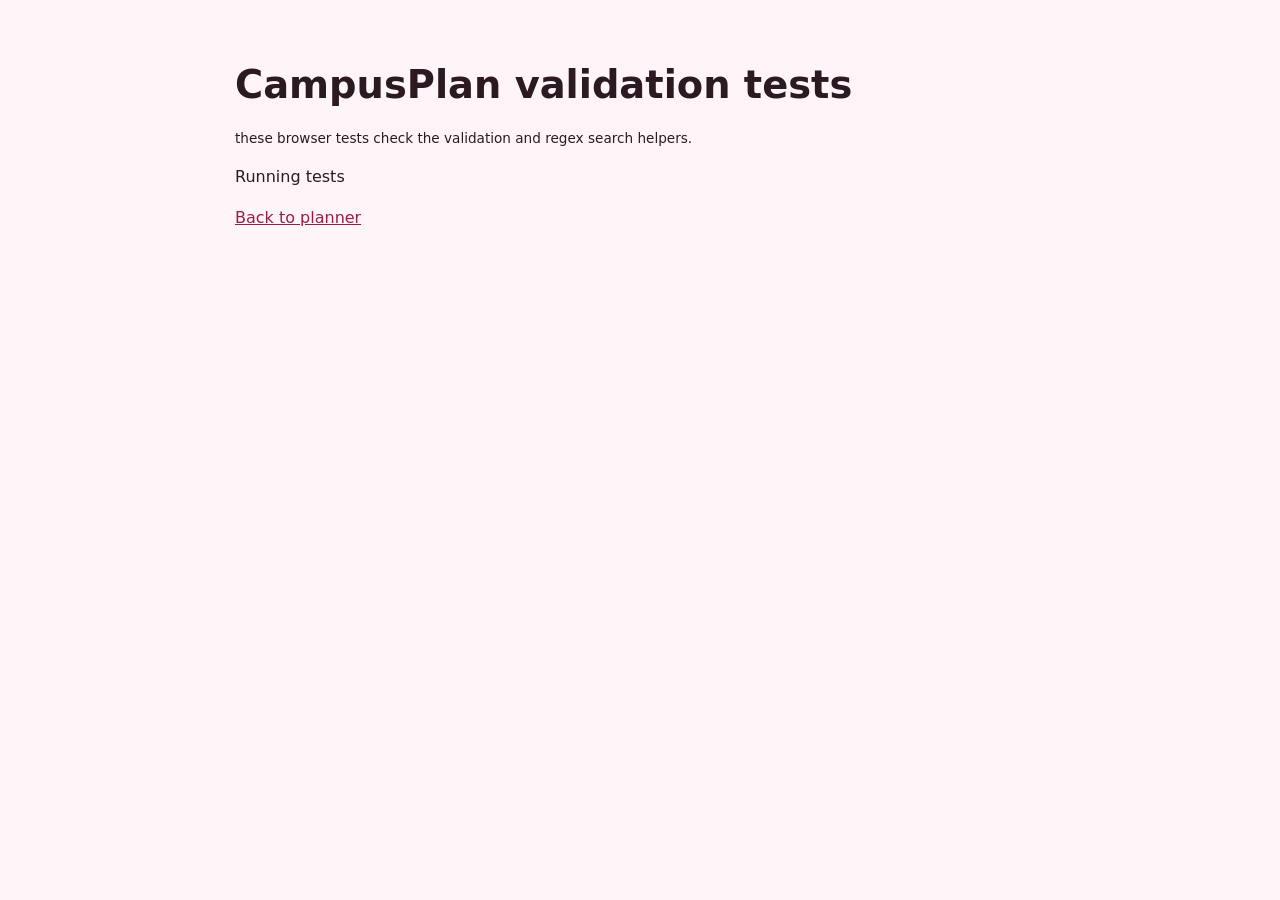
==== tests.html @ 48ef672f "Added the form validations and regex tests" ====
<!DOCTYPE html>
<html lang="en">
<head>
    <meta charset="UTF-8">
    <meta name="viewport" content="width=device-width, initial-scale=1.0">
    <title>CampusPlan Tests</title>
    <link rel="stylesheet" href="/styles/styles.css">
    <script type="module" src="/scripts/tests.js"></script>
</head>
<body>
    <a href="#main" class="skip-link">Skip to content</a>
    <main id="main" class="test-page">
        <h1>CampusPlan validation tests</h1>
        <p class="muted">these browser tests check the validation and regex search helpers.</p>
        <p id="test-summary" role="status" aria-live="polite">Running tests</p>
        <div id="test-results"></div>
        <p><a href="index.html">Back to planner</a></p>
    </main>
</body>
</html>
---- styles/styles.css ----
:root{
    --ink: #2b1a21;
    --muted: #2b1a21;
    --pink: #c2255c;
    --pink-dark: #9c1b49;
    --soft: #ffe8f0;
    --line: #f3d3df;
    --page: #fff5f8;
    --danger: #a4232f;
    font-family: Impact, system-ui, sans-serif;
}

*{ 
    box-sizing: border-box;
}
body{
    margin: 0;
    background: var(--page);
    color: var(--ink);
    line-height: 1.55;
}
h1{
    font-size: 2.4rem;
    margin: 0 0 10px;
}
h2{
    font-size: 1.7rem;
    margin: 0;
}
h3{
    font-size: 1.05rem;
    margin: 0 0 8px;
}
a{
    color: var(--pink-dark);
}
button, input, textarea, select{
    font: inherit;
}

:focus-visible{
    outline: 3px solid var(--pink-dark); outline-offset: 2px;
}
.skip-link {
    position: absolute;
    left: -999px;
}
.site.header{
    position: sticky;
    top: 0;
    z-index: 5;
    padding: 10px;
    background: #ffff;
}
.header-inner, .site-footer, .container{
    max-width: 1100px;
    margin: auto;
    padding: 14px 20px;
}
.header-inner, .site-footer{
    display: flex;
    flex-wrap: wrap;
    justify-content: space-between;
    align-items: center;
    gap: 16px;
}

.site-footer{
    border-top: 1px solid var(--line);
    columns: var(--muted);
    font-size: .85rem;
}
.brand{
    font-size: 1.2rem;
    font-weight: 800;
    text-decoration: none;
    color: var(--ink);
}
.brand span{
    color: var(--pink);
}

nav {
    display: flex;
    flex-wrap: wrap;
    gap: 16px;
}
nav a{
    font-size: .9rem;
    font-weight: 600;
    text-decoration: none;
    color: var(--muted);
}
.section{
    padding: 30px 0;
}
.hero{
    padding: 50px 0 20px;
}
.section-heading{
    display: flex;
    flex-wrap: wrap;
    justify-content: space-evenly;
    align-items: center;
    gap: 16px;
    margin-bottom: 16px;
}

.stats-grid{
    display: flex;
    flex-wrap: wrap;
    gap: 14px;
}

.start-card {
    flex: 1 1 200px;
}
.start-card, .chart-card, .panel, .record-card, .empty-state, .about-card, .test-result{
    padding: 18px;
    background: #ffff;
    border: 1px solid var(--line);
    border-radius: 14px;
}
.start-card p{
    margin: 0 0 4px;
    color: var(--muted);
    font-size: .88rem;
}
.chart-card{
    margin-top: 14px;
}

.trend-chart{
    display: flex;
    align-items: flex-end;
    gap: 12px;
}
.chart-day{
    flex: 1;
    display: flex;
    flex-direction: column;
    align-items: center;
    gap: 6px;
}
.chart-bar{
    width: 100%;
    max-width: 30px;
    border-radius: 6px 6px 0 0;
    background: var(--pink);
    transition: height .3s ease;
}
.chart-day span{
    color: var(--muted);
    font-size: .75rem;
}
.planner-layout, .setting-grid{
    display: flex;
    flex-wrap: wrap;
    grid-area: 20px;
    align-items: flex-start;
}
.form-panel{
    flex: 1 1 300px;
}
.records-area {
    flex: 2 1 400px;
}
.settings-grid .panel{
    flex: 1 1 300px;
}
.records-list{
    display: flex;
    flex-direction: column;
    gap: 12px;
    margin-top: 12px;
}
.record-card{
    animation: fade-in .3s ease;
}

.field{
    display: flex;
    flex-direction: column;
    gap: 6px;
    margin-bottom: 14px;
}
label{
    font-size: .85rem;
    font-weight: 700;
}
input, textarea, select{
    width: 100%;
    padding: 10px;
    border: 1px solid var(--line);
    border-radius: 8px;
    background: #fff;
    color: var(--ink);
}
input:focus, textarea:focus, select:focus{
    border-color: var(--pink);

}
textarea{
    resize: vertical;
}
.field-row, .form-actions, .data-actions, .toolbar, .sort-row, .record-top, .record-actions, .record-meta, .contact-links {
    display: flex;
    flex-wrap: wrap;
    align-items: center;
}
.field-row, .form-actions, .data-actions, .toolbar, .sort-row, .record-top, .record-actions, .record-meta, .contact-links { 
    display: flex;
     flex-wrap: wrap; 
     align-items: center; 
     gap: 10px;
}
.field-row > .field, .toolbar > .field { 
    flex: 1 1 160px; 
}
.check-label, .sort-row label { 
    font-weight: 400; 
}
.check-label input { 
    width: auto; 
}
.button, .small-button { 
    padding: 11px 16px; 
    border: 1px solid var(--line); 
    border-radius: 8px; 
    background: #fff; 
    color: var(--ink); 
    font-weight: 700; 
    text-decoration: none; 
    cursor: pointer; 
    transition: background .2s ease, transform .2s ease; 
}
.button:hover, .small-button:hover { 
    background: var(--soft); 
    transform: translateY(-2px); 
}
.primary { 
    background: var(--pink); 
    border-color: var(--pink); 
    color: #fff; 
}
.primary:hover { 
    background: var(--pink-dark); 
}
.small-button { 
    padding: 6px 10px; 
    font-size: .8rem; 
}
.delete { 
    color: var(--danger); 
}
.text-button { 
    padding: 12px 0 0; 
    border: 0; 
    background: none; 
    color: var(--danger); 
    text-decoration: underline; 
    cursor: pointer; 
}
.record-top { 
    justify-content: space-between; 
    align-items: flex-start; 
}
.record-meta, .record-notes, .muted, .message { 
    color: var(--muted); 
    font-size: .85rem; 
}
.record-notes { 
    margin: 8px 0 0; 
    white-space: pre-wrap; 
}
.tag, .count-pill { 
    display: inline-block; 
    padding: 4px 10px; 
    border-radius: 99px; 
    background: var(--soft); 
    color: var(--pink-dark); 
    font-size: .78rem; 
    font-weight: 700;
}
.empty-state { 
    text-align: center; 
    border-style: dashed; 
}
.about-card { 
    background: var(--soft); 
}
.error, .field-error { 
    color: var(--danger); 
}
.field-error { 
    font-size: .78rem; 
}
.hidden { 
    display: none;
}
.visually-hidden { 
    position: absolute; 
    width: 1px; 
    height: 1px; 
    overflow: hidden; 
    clip: rect(0, 0, 0, 0); 
}
mark { 
    background: #ffd0e0; 
    color: var(--pink-dark); 
}
.test-page { 
    max-width: 850px; 
    margin: 35px auto; 
    padding: 20px; 
}
.test-result { 
    margin: 8px 0; 
}
.pass { 
    border-left: 5px solid var(--pink); 
}
.fail { 
    border-left: 5px solid var(--danger); 
}

@media (max-width: 1024px) {
    .hero { padding-top: 35px; }
    .records-area, .form-panel { flex-basis: 100%; }
  }
  @media (max-width: 768px) {
    h1 { font-size: 2rem; }
    .header-inner, .site-footer, .toolbar { flex-direction: column; align-items: flex-start; }
    .stat-card { flex-basis: 100%; }
  }
  @media (max-width: 360px) {
    .container, .header-inner, .site-footer { padding-inline: 12px; }
    .field-row > .field, .toolbar > .field { flex-basis: 100%; }
    .button, .small-button { width: 100%; }
  }
  @media (prefers-reduced-motion: reduce) {
    * { animation: none !important; transition: none !important; }
  }
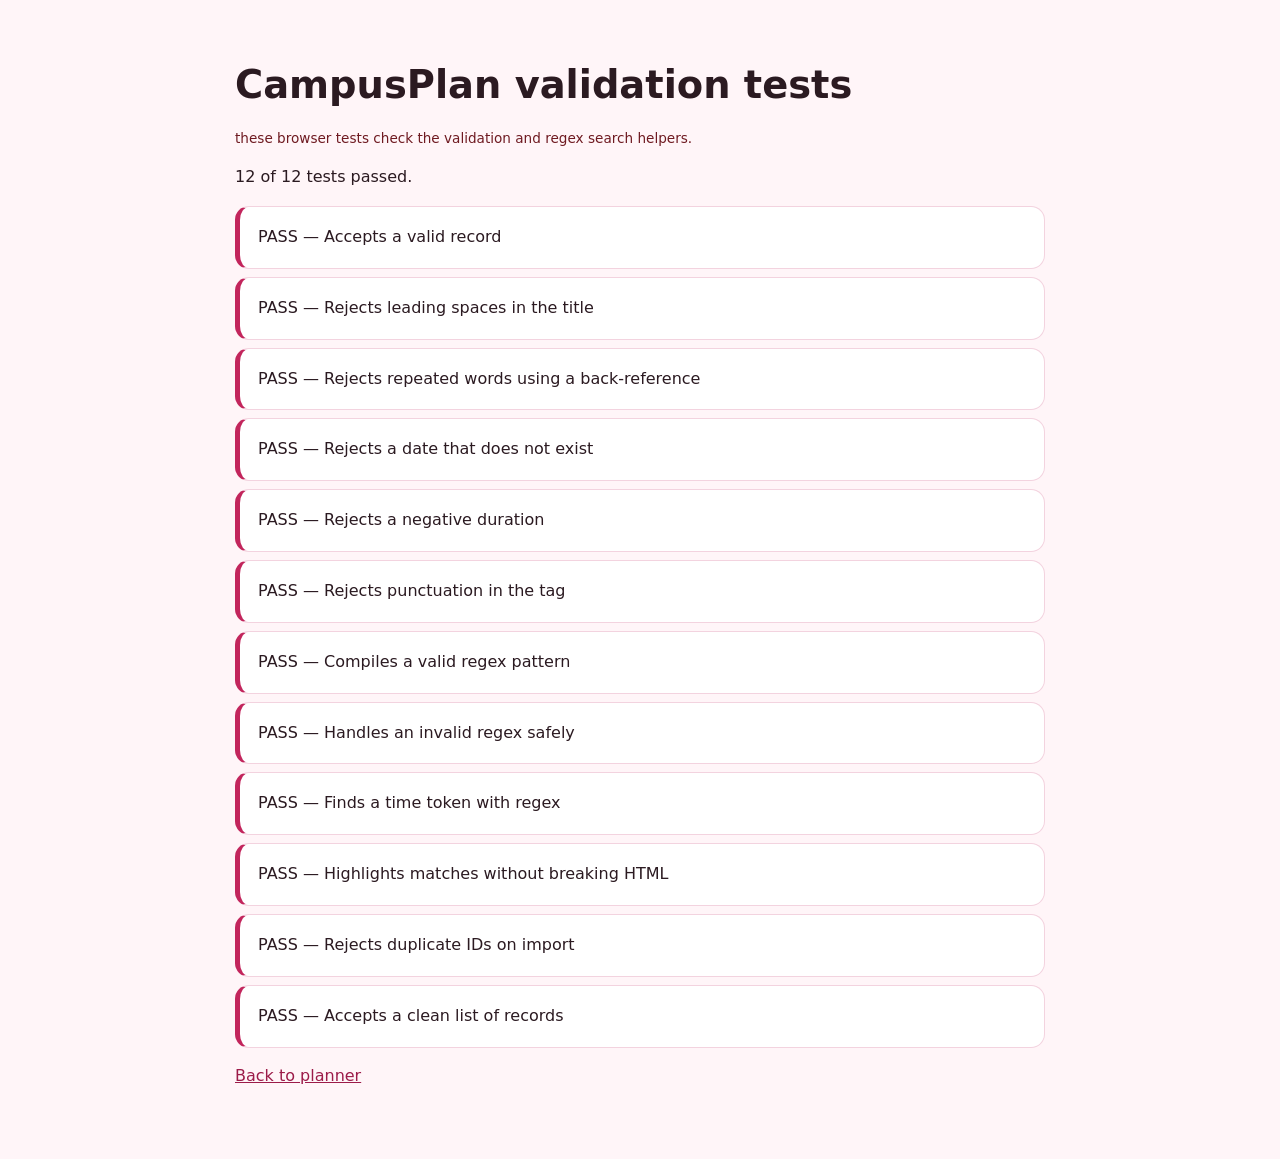
==== commit 96d5ead9: "Added my live web, demo video as well as some fixes" ====
--- a/tests.html
+++ b/tests.html
@@ -4,8 +4,8 @@
     <meta charset="UTF-8">
     <meta name="viewport" content="width=device-width, initial-scale=1.0">
     <title>CampusPlan Tests</title>
-    <link rel="stylesheet" href="/styles/styles.css">
-    <script type="module" src="/scripts/tests.js"></script>
+    <link rel="stylesheet" href="./styles/styles.css">
+    <script type="module" src="./scripts/tests.js"></script>
 </head>
 <body>
     <a href="#main" class="skip-link">Skip to content</a>
--- a/styles/styles.css
+++ b/styles/styles.css
@@ -1,6 +1,6 @@
 :root{
     --ink: #2b1a21;
-    --muted: #2b1a21;
+    --muted: #6f1a21;
     --pink: #c2255c;
     --pink-dark: #9c1b49;
     --soft: #ffe8f0;
@@ -45,12 +45,12 @@
     position: absolute;
     left: -999px;
 }
-.site.header{
+.site-header {
     position: sticky;
     top: 0;
-    z-index: 5;
-    padding: 10px;
-    background: #ffff;
+    z-index: 4;
+    background: #fff;
+    border-bottom: 1px solid var(--line);
 }
 .header-inner, .site-footer, .container{
     max-width: 1100px;
@@ -65,9 +65,9 @@
     gap: 16px;
 }
 
-.site-footer{
+.site-footer {
     border-top: 1px solid var(--line);
-    columns: var(--muted);
+    color: var(--muted);
     font-size: .85rem;
 }
 .brand{
@@ -100,7 +100,7 @@
 .section-heading{
     display: flex;
     flex-wrap: wrap;
-    justify-content: space-evenly;
+    justify-content: space-between;
     align-items: center;
     gap: 16px;
     margin-bottom: 16px;
@@ -112,19 +112,23 @@
     gap: 14px;
 }
 
-.start-card {
+.stat-card {
     flex: 1 1 200px;
 }
-.start-card, .chart-card, .panel, .record-card, .empty-state, .about-card, .test-result{
+.stat-card, .chart-card, .panel, .record-card, .empty-state, .about-card, .test-result{
     padding: 18px;
     background: #ffff;
     border: 1px solid var(--line);
     border-radius: 14px;
 }
-.start-card p{
+.stat-card p{
     margin: 0 0 4px;
     color: var(--muted);
     font-size: .88rem;
+}
+.stat-card strong {
+    display: block;
+    font-size: 1.6rem;
 }
 .chart-card{
     margin-top: 14px;
@@ -153,10 +157,10 @@
     color: var(--muted);
     font-size: .75rem;
 }
-.planner-layout, .setting-grid{
-    display: flex;
-    flex-wrap: wrap;
-    grid-area: 20px;
+.planner-layout, .settings-grid{
+    display: flex;
+    flex-wrap: wrap;
+    gap: 20px;
     align-items: flex-start;
 }
 .form-panel{
@@ -325,19 +329,57 @@
 }
 
 @media (max-width: 1024px) {
-    .hero { padding-top: 35px; }
-    .records-area, .form-panel { flex-basis: 100%; }
+    .hero { 
+        padding-top: 35px; 
+    }
+    .records-area, .form-panel { 
+        flex-basis: 100%; 
+    }
   }
   @media (max-width: 768px) {
-    h1 { font-size: 2rem; }
-    .header-inner, .site-footer, .toolbar { flex-direction: column; align-items: flex-start; }
-    .stat-card { flex-basis: 100%; }
+    h1 { font-size: 2rem; 
+    }
+    .header-inner, .site-footer, .toolbar { 
+        flex-direction: column; 
+        align-items: flex-start; 
+    }
+    .stat-card { 
+        flex-basis: 100%; 
+    }
   }
   @media (max-width: 360px) {
-    .container, .header-inner, .site-footer { padding-inline: 12px; }
-    .field-row > .field, .toolbar > .field { flex-basis: 100%; }
-    .button, .small-button { width: 100%; }
+    .container, .header-inner, .site-footer { 
+        padding-inline: 12px; 
+    }
+    .field-row > .field, .toolbar > .field { 
+        flex-basis: 100%; 
+    }
+    .button, .small-button { 
+        width: 100%; 
+    }
   }
   @media (prefers-reduced-motion: reduce) {
-    * { animation: none !important; transition: none !important; }
-  }+    * { 
+        animation: none !important; transition: none !important; 
+    }
+  }
+
+  .skip-link:focus {
+    left: 10px;
+    top: 10px;
+    z-index: 5;
+    padding: 10px;
+    background: #fff;
+}
+
+@keyframes fade-in {
+    from {
+        opacity: 0;
+        transform: translateY(6px);
+    }
+
+    to {
+        opacity: 1;
+        transform: none;
+    }
+}
